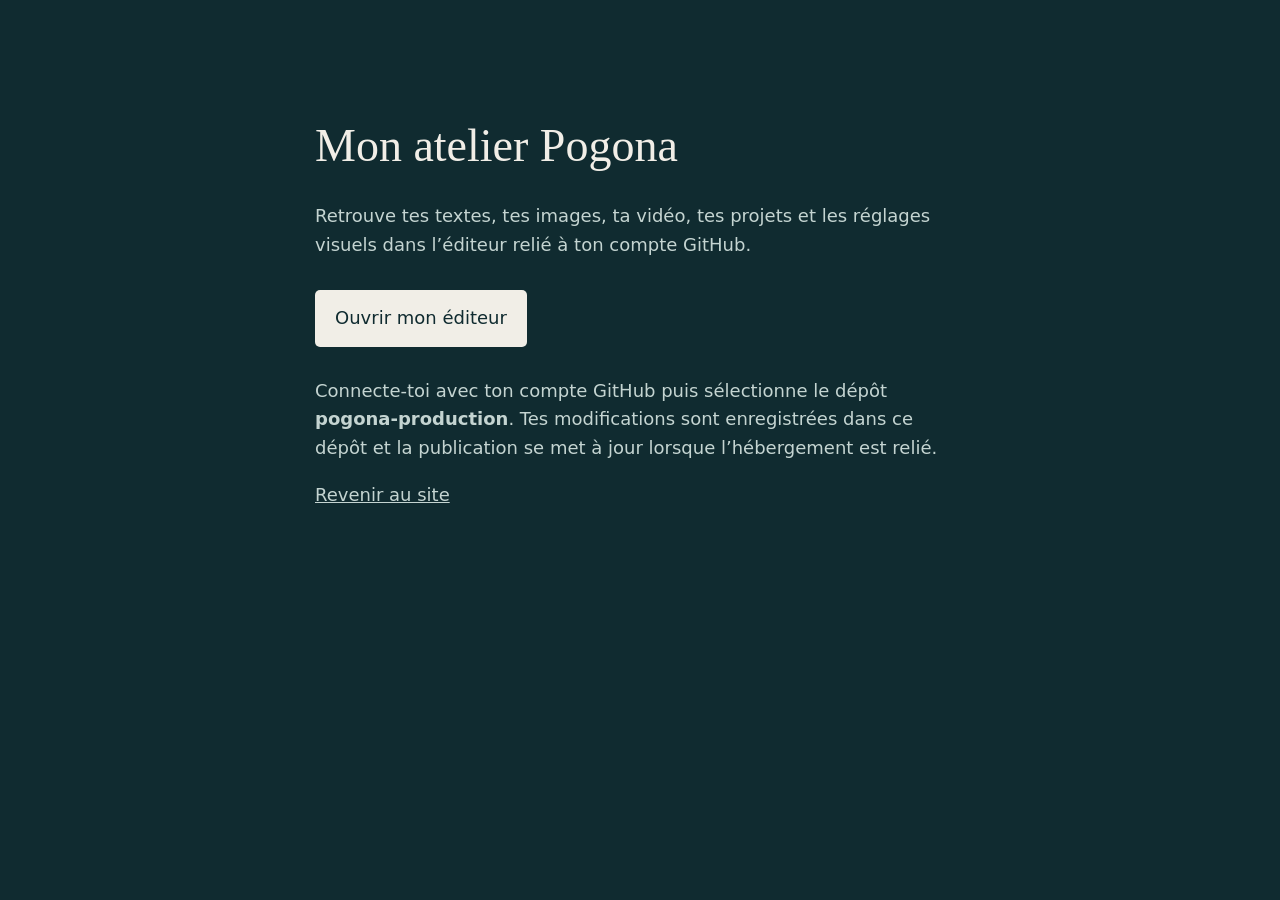
==== admin.html @ bd9731c2 "Publier la version A Immersion et ses contenus modifiables" ====
<!doctype html>
<html lang="fr">
<meta charset="utf-8">
<meta name="viewport" content="width=device-width,initial-scale=1">
<title>Modifier mon site — Pogona</title>
<style>
body{margin:0;background:#102b30;color:#f1eee7;font:18px/1.6 system-ui,sans-serif}
main{max-width:650px;margin:auto;padding:10vh 24px}
h1{font:normal 46px/1.1 Georgia,serif}
a{color:inherit}.button{display:inline-block;padding:14px 20px;background:#f1eee7;color:#102b30;border-radius:5px;text-decoration:none;margin:12px 0}
p{color:#c4d4d1}
</style>
<main>
<h1>Mon atelier Pogona</h1>
<p>Retrouve tes textes, tes images, ta vidéo, tes projets et les réglages visuels dans l’éditeur relié à ton compte GitHub.</p>
<a class="button" href="https://app.pagescms.org/">Ouvrir mon éditeur</a>
<p>Connecte-toi avec ton compte GitHub puis sélectionne le dépôt <strong>pogona-production</strong>. Tes modifications sont enregistrées dans ce dépôt et la publication se met à jour lorsque l’hébergement est relié.</p>
<p><a href="./">Revenir au site</a></p>
</main>
</html>
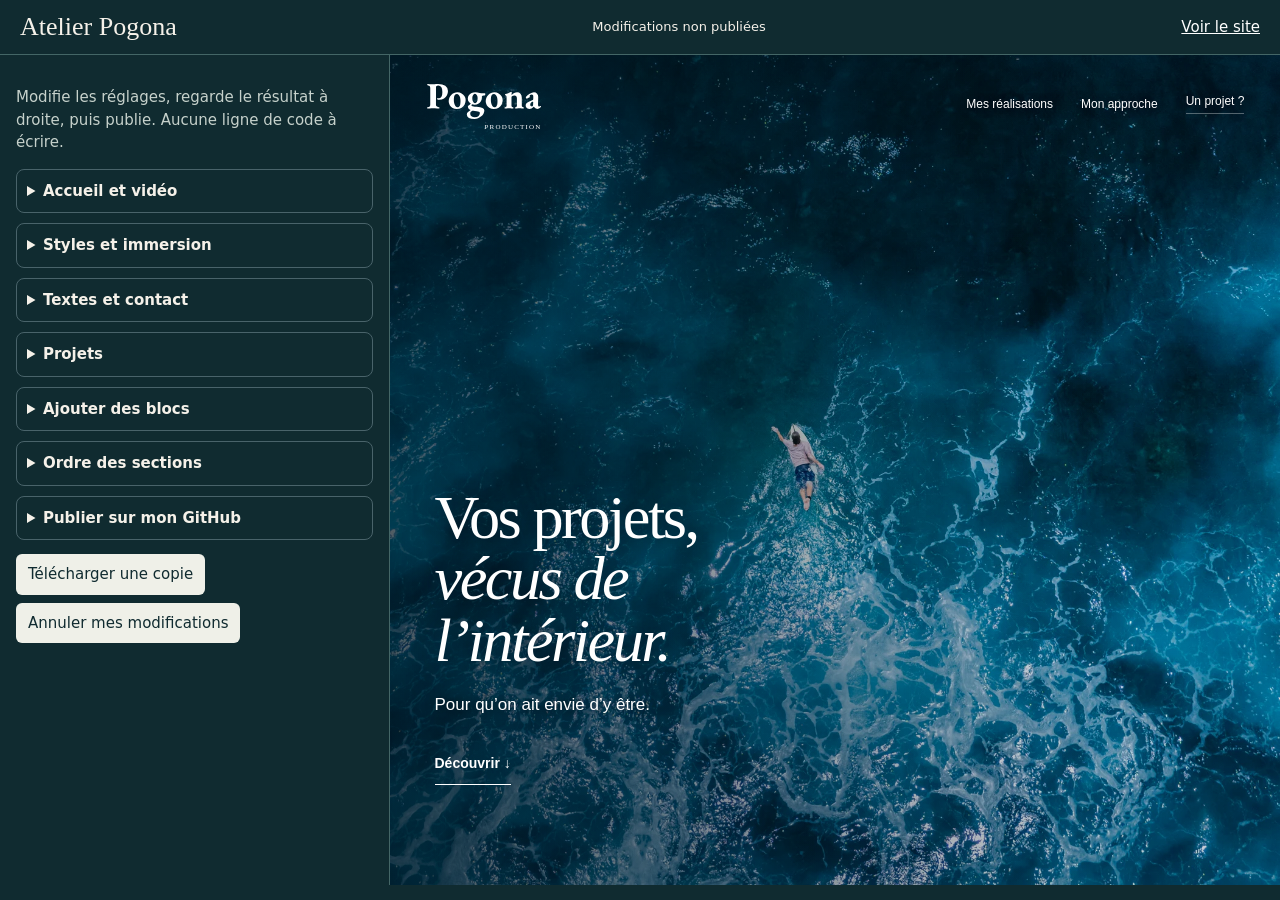
==== commit 08ac8080: "Ajouter l’atelier visuel Pogona" ====
--- a/admin.html
+++ b/admin.html
@@ -1,20 +1,3 @@
-<!doctype html>
-<html lang="fr">
-<meta charset="utf-8">
-<meta name="viewport" content="width=device-width,initial-scale=1">
-<title>Modifier mon site — Pogona</title>
-<style>
-body{margin:0;background:#102b30;color:#f1eee7;font:18px/1.6 system-ui,sans-serif}
-main{max-width:650px;margin:auto;padding:10vh 24px}
-h1{font:normal 46px/1.1 Georgia,serif}
-a{color:inherit}.button{display:inline-block;padding:14px 20px;background:#f1eee7;color:#102b30;border-radius:5px;text-decoration:none;margin:12px 0}
-p{color:#c4d4d1}
-</style>
-<main>
-<h1>Mon atelier Pogona</h1>
-<p>Retrouve tes textes, tes images, ta vidéo, tes projets et les réglages visuels dans l’éditeur relié à ton compte GitHub.</p>
-<a class="button" href="https://app.pagescms.org/">Ouvrir mon éditeur</a>
-<p>Connecte-toi avec ton compte GitHub puis sélectionne le dépôt <strong>pogona-production</strong>. Tes modifications sont enregistrées dans ce dépôt et la publication se met à jour lorsque l’hébergement est relié.</p>
-<p><a href="./">Revenir au site</a></p>
-</main>
-</html>
+<!doctype html><html lang="fr"><meta charset="utf-8"><meta name="viewport" content="width=device-width,initial-scale=1"><title>Atelier Pogona</title><style>
+*{box-sizing:border-box}body{margin:0;background:#102b30;color:#f5f1e9;font:15px/1.5 system-ui}header{padding:12px 20px;display:flex;gap:15px;align-items:center;justify-content:space-between;border-bottom:1px solid #466}h1{font:26px Georgia;margin:0}.layout{display:grid;grid-template-columns:minmax(320px,390px) 1fr;height:calc(100dvh - 70px)}aside{overflow:auto;padding:16px;border-right:1px solid #466}iframe{width:100%;height:100%;border:0;background:white}details{border:1px solid #49636a;border-radius:8px;margin:0 0 10px;padding:10px}summary{cursor:pointer;font-weight:700}label{display:block;margin:9px 0 3px}input,textarea,select,button{font:inherit}input,textarea,select{width:100%;border:1px solid #789;background:#193b42;color:white;border-radius:5px;padding:8px}input[type=color]{height:42px;padding:2px}input[type=checkbox]{width:auto}textarea{min-height:70px}button{cursor:pointer;background:#eff0e8;color:#102b30;border:0;border-radius:6px;padding:9px 12px;margin:4px 4px 4px 0}.row{display:flex;flex-wrap:wrap;gap:4px}.item{background:#183940;padding:9px;margin:8px 0;border-radius:6px}small,p{color:#c6d1cb}.notice{padding:8px;background:#244951;border-radius:6px}#status{font-size:13px}@media(max-width:750px){.layout{display:block;height:auto}aside{height:auto;max-height:58dvh}iframe{height:65dvh}}
+</style><header><h1>Atelier Pogona</h1><span id="status">Chargement…</span><a style="color:white" href="./">Voir le site</a></header><div class="layout"><aside><p>Modifie les réglages, regarde le résultat à droite, puis publie. Aucune ligne de code à écrire.</p><div id="fields"></div><details><summary>Publier sur mon GitHub</summary><p>Crée un jeton GitHub limité au dépôt <b>pogona-production</b>, avec le droit « Contents: Read and write ». Il reste dans cet onglet et sert à publier les changements.</p><label>Jeton personnel</label><input type="password" id="token" autocomplete="off" placeholder="github_pat_…"><button id="publish">Publier les changements</button><p id="publish-status"></p></details><button id="download">Télécharger une copie</button><button id="reset">Annuler mes modifications</button></aside><iframe id="preview" title="Aperçu du site" src="./"></iframe></div><script src="admin.js"></script></html>
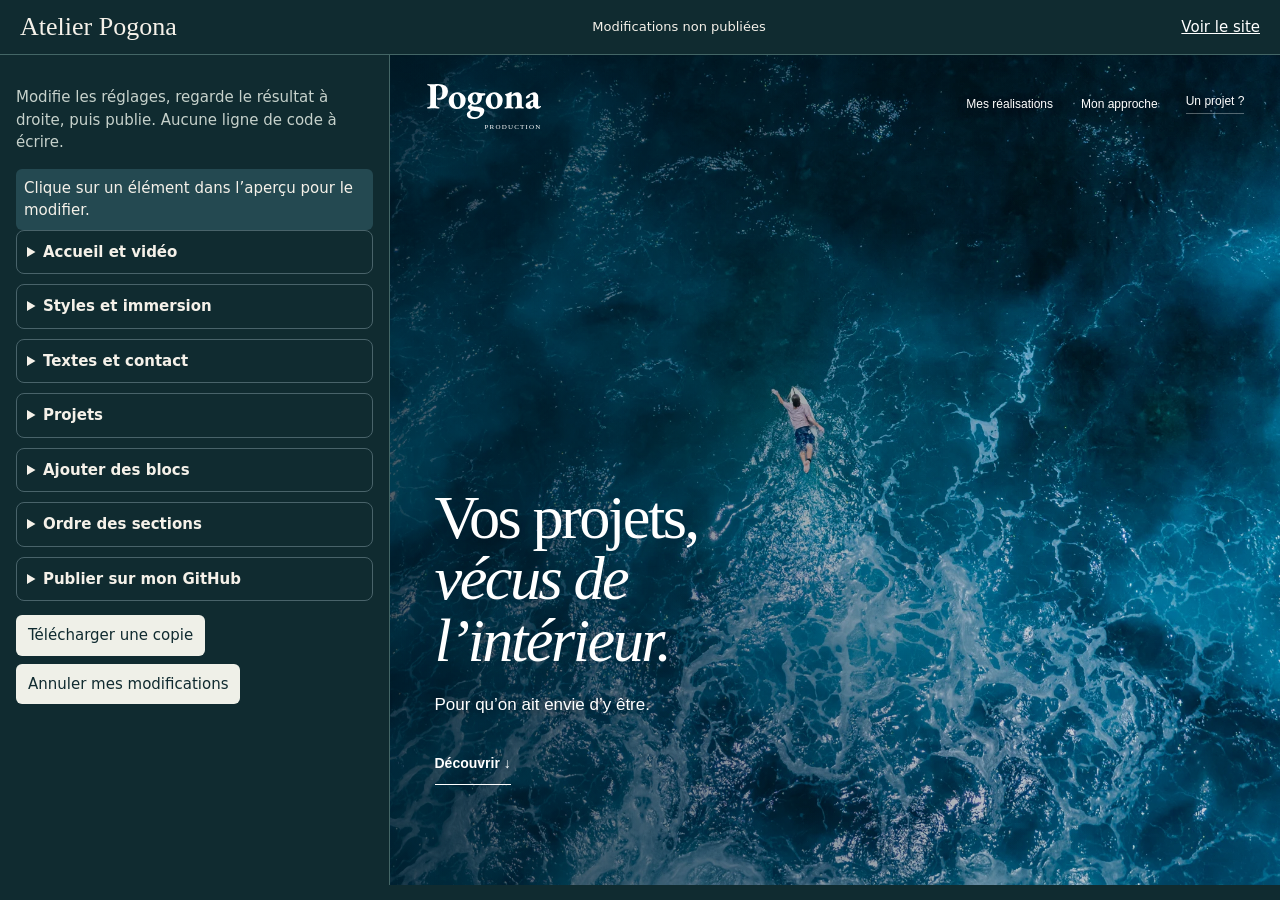
==== commit b16496dc: "Modifier directement les éléments de la page" ====
--- a/admin.html
+++ b/admin.html
@@ -1,3 +1,3 @@
 <!doctype html><html lang="fr"><meta charset="utf-8"><meta name="viewport" content="width=device-width,initial-scale=1"><title>Atelier Pogona</title><style>
 *{box-sizing:border-box}body{margin:0;background:#102b30;color:#f5f1e9;font:15px/1.5 system-ui}header{padding:12px 20px;display:flex;gap:15px;align-items:center;justify-content:space-between;border-bottom:1px solid #466}h1{font:26px Georgia;margin:0}.layout{display:grid;grid-template-columns:minmax(320px,390px) 1fr;height:calc(100dvh - 70px)}aside{overflow:auto;padding:16px;border-right:1px solid #466}iframe{width:100%;height:100%;border:0;background:white}details{border:1px solid #49636a;border-radius:8px;margin:0 0 10px;padding:10px}summary{cursor:pointer;font-weight:700}label{display:block;margin:9px 0 3px}input,textarea,select,button{font:inherit}input,textarea,select{width:100%;border:1px solid #789;background:#193b42;color:white;border-radius:5px;padding:8px}input[type=color]{height:42px;padding:2px}input[type=checkbox]{width:auto}textarea{min-height:70px}button{cursor:pointer;background:#eff0e8;color:#102b30;border:0;border-radius:6px;padding:9px 12px;margin:4px 4px 4px 0}.row{display:flex;flex-wrap:wrap;gap:4px}.item{background:#183940;padding:9px;margin:8px 0;border-radius:6px}small,p{color:#c6d1cb}.notice{padding:8px;background:#244951;border-radius:6px}#status{font-size:13px}@media(max-width:750px){.layout{display:block;height:auto}aside{height:auto;max-height:58dvh}iframe{height:65dvh}}
-</style><header><h1>Atelier Pogona</h1><span id="status">Chargement…</span><a style="color:white" href="./">Voir le site</a></header><div class="layout"><aside><p>Modifie les réglages, regarde le résultat à droite, puis publie. Aucune ligne de code à écrire.</p><div id="fields"></div><details><summary>Publier sur mon GitHub</summary><p>Crée un jeton GitHub limité au dépôt <b>pogona-production</b>, avec le droit « Contents: Read and write ». Il reste dans cet onglet et sert à publier les changements.</p><label>Jeton personnel</label><input type="password" id="token" autocomplete="off" placeholder="github_pat_…"><button id="publish">Publier les changements</button><p id="publish-status"></p></details><button id="download">Télécharger une copie</button><button id="reset">Annuler mes modifications</button></aside><iframe id="preview" title="Aperçu du site" src="./"></iframe></div><script src="admin.js"></script></html>
+</style><header><h1>Atelier Pogona</h1><span id="status">Chargement…</span><a style="color:white" href="./">Voir le site</a></header><div class="layout"><aside><p>Modifie les réglages, regarde le résultat à droite, puis publie. Aucune ligne de code à écrire.</p><div class="notice">Clique sur un élément dans l’aperçu pour le modifier.</div><div id="selected"></div><div id="fields"></div><details><summary>Publier sur mon GitHub</summary><p>Crée un jeton GitHub limité au dépôt <b>pogona-production</b>, avec le droit « Contents: Read and write ». Il reste dans cet onglet et sert à publier les changements.</p><label>Jeton personnel</label><input type="password" id="token" autocomplete="off" placeholder="github_pat_…"><button id="publish">Publier les changements</button><p id="publish-status"></p></details><button id="download">Télécharger une copie</button><button id="reset">Annuler mes modifications</button></aside><iframe id="preview" title="Aperçu du site" src="./?edit=1"></iframe></div><script src="admin.js"></script></html>
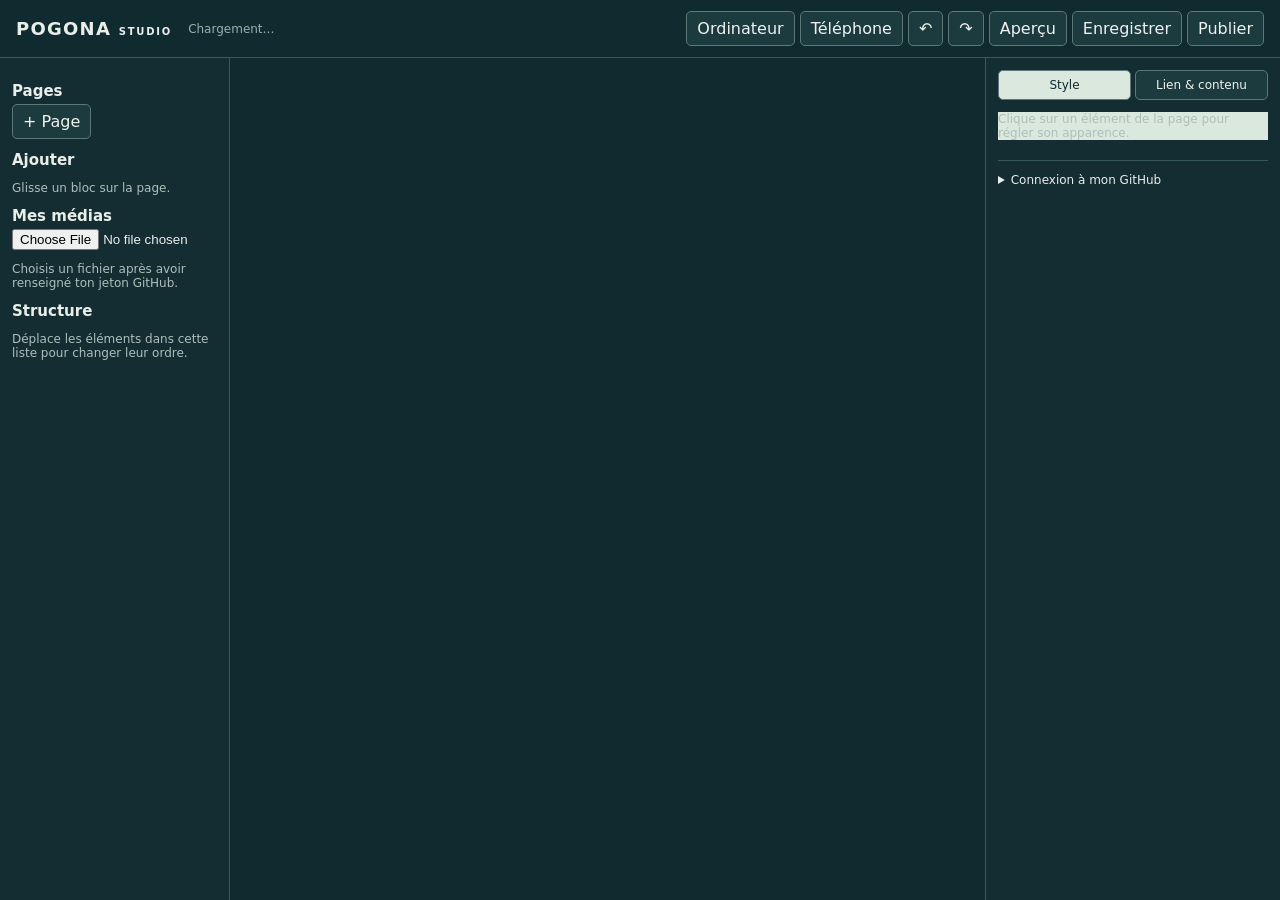
==== commit 32b028d0: "Ajouter le Studio visuel Pogona" ====
--- a/admin.html
+++ b/admin.html
@@ -1,3 +1 @@
-<!doctype html><html lang="fr"><meta charset="utf-8"><meta name="viewport" content="width=device-width,initial-scale=1"><title>Atelier Pogona</title><style>
-*{box-sizing:border-box}body{margin:0;background:#102b30;color:#f5f1e9;font:15px/1.5 system-ui}header{padding:12px 20px;display:flex;gap:15px;align-items:center;justify-content:space-between;border-bottom:1px solid #466}h1{font:26px Georgia;margin:0}.layout{display:grid;grid-template-columns:minmax(320px,390px) 1fr;height:calc(100dvh - 70px)}aside{overflow:auto;padding:16px;border-right:1px solid #466}iframe{width:100%;height:100%;border:0;background:white}details{border:1px solid #49636a;border-radius:8px;margin:0 0 10px;padding:10px}summary{cursor:pointer;font-weight:700}label{display:block;margin:9px 0 3px}input,textarea,select,button{font:inherit}input,textarea,select{width:100%;border:1px solid #789;background:#193b42;color:white;border-radius:5px;padding:8px}input[type=color]{height:42px;padding:2px}input[type=checkbox]{width:auto}textarea{min-height:70px}button{cursor:pointer;background:#eff0e8;color:#102b30;border:0;border-radius:6px;padding:9px 12px;margin:4px 4px 4px 0}.row{display:flex;flex-wrap:wrap;gap:4px}.item{background:#183940;padding:9px;margin:8px 0;border-radius:6px}small,p{color:#c6d1cb}.notice{padding:8px;background:#244951;border-radius:6px}#status{font-size:13px}@media(max-width:750px){.layout{display:block;height:auto}aside{height:auto;max-height:58dvh}iframe{height:65dvh}}
-</style><header><h1>Atelier Pogona</h1><span id="status">Chargement…</span><a style="color:white" href="./">Voir le site</a></header><div class="layout"><aside><p>Modifie les réglages, regarde le résultat à droite, puis publie. Aucune ligne de code à écrire.</p><div class="notice">Clique sur un élément dans l’aperçu pour le modifier.</div><div id="selected"></div><div id="fields"></div><details><summary>Publier sur mon GitHub</summary><p>Crée un jeton GitHub limité au dépôt <b>pogona-production</b>, avec le droit « Contents: Read and write ». Il reste dans cet onglet et sert à publier les changements.</p><label>Jeton personnel</label><input type="password" id="token" autocomplete="off" placeholder="github_pat_…"><button id="publish">Publier les changements</button><p id="publish-status"></p></details><button id="download">Télécharger une copie</button><button id="reset">Annuler mes modifications</button></aside><iframe id="preview" title="Aperçu du site" src="./?edit=1"></iframe></div><script src="admin.js"></script></html>
+<!doctype html><html lang="fr"><meta charset="utf-8"><meta http-equiv="refresh" content="0;url=studio.html"><meta name="viewport" content="width=device-width,initial-scale=1"><title>Atelier Pogona</title><p><a href="studio.html">Ouvrir le Studio Pogona</a></p></html>
